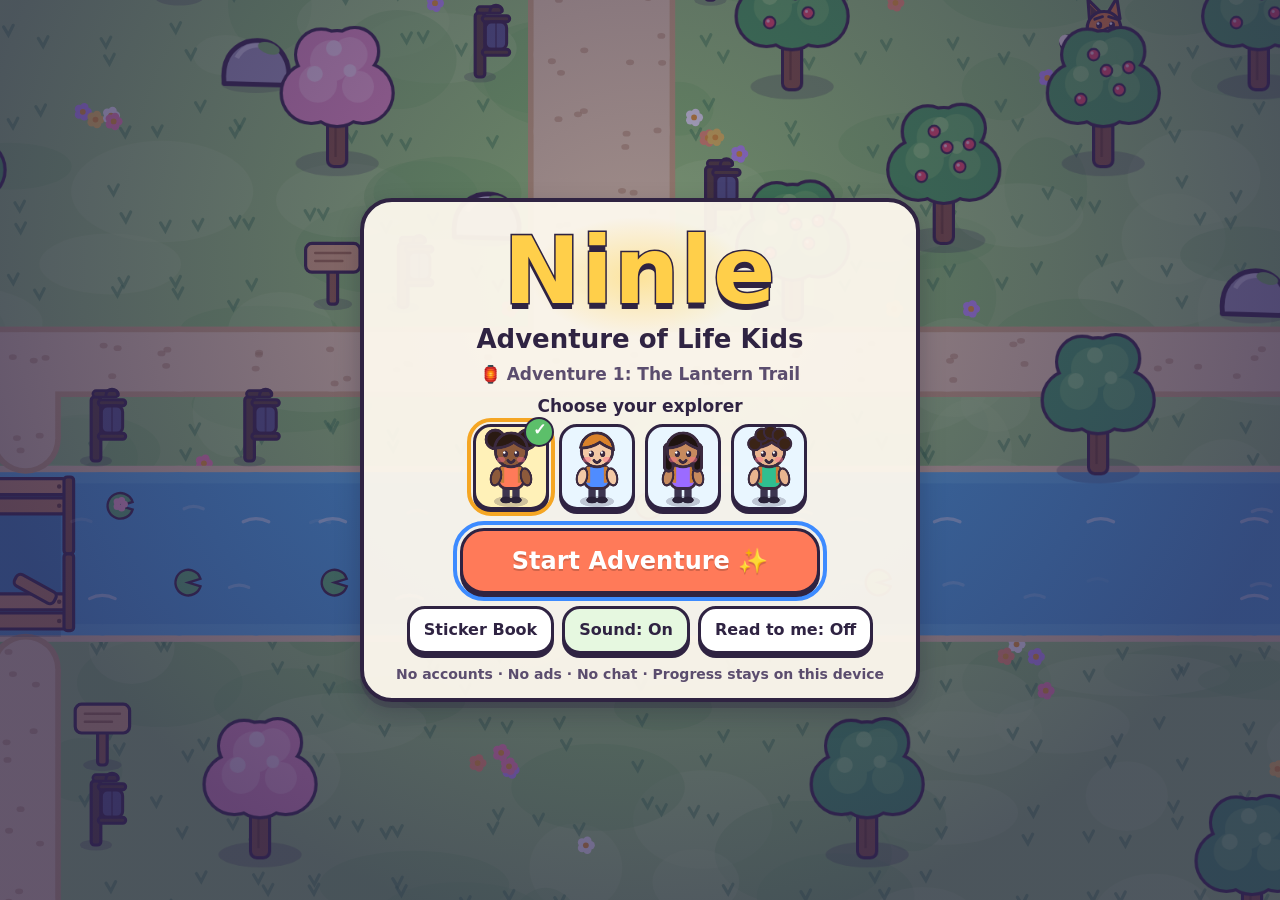
==== ninle/index.html @ 4f5f5c4b "Add Ninle: Adventure of Life Kids to the games page The game lives in ninle/ (no build step, no trac" ====
<!doctype html>
<html lang="en">
<head>
  <meta charset="utf-8">
  <meta name="viewport" content="width=device-width, initial-scale=1, viewport-fit=cover, user-scalable=no">
  <meta name="theme-color" content="#2b2350">
  <meta name="description" content="Ninle: Adventure of Life Kids — a gentle, joyful adventure game for children.">
  <title>Ninle: Adventure of Life Kids</title>
  <link rel="stylesheet" href="css/style.css">
</head>
<body>
  <canvas id="game" aria-label="Adventure world"></canvas>

  <!-- ============ TITLE SCREEN ============ -->
  <section id="screen-title" class="screen active" aria-label="Title screen">
    <div class="title-card">
      <div class="logo">
        <span class="logo-glow" aria-hidden="true"></span>
        <h1>Ninle</h1>
        <p class="subtitle">Adventure of Life Kids</p>
      </div>
      <p class="level-name"><span aria-hidden="true">🏮</span> Adventure 1: The Lantern Trail</p>

      <div class="avatar-pick">
        <p class="pick-label" id="pickLabel">Choose your explorer</p>
        <div id="avatars" class="avatars" role="radiogroup" aria-labelledby="pickLabel"></div>
      </div>

      <button id="btnStart" class="btn btn-big btn-go">Start Adventure <span aria-hidden="true">✨</span></button>

      <div class="title-row">
        <button id="btnBookTitle" class="btn btn-small">Sticker Book</button>
        <button id="btnSoundTitle" class="btn btn-small toggle" aria-pressed="true">Sound: On</button>
        <button id="btnReadTitle" class="btn btn-small toggle" aria-pressed="false">Read to me: Off</button>
      </div>
      <p class="safe-note">No accounts · No ads · No chat · Progress stays on this device</p>
    </div>
  </section>

  <!-- ============ HUD ============ -->
  <div id="hud" class="hidden">
    <div class="hud-left">
      <div class="hud-pill" id="sparkBox" aria-label="Sparks collected">
        <span class="spark-slot" aria-hidden="true"></span>
        <span class="spark-slot" aria-hidden="true"></span>
        <span class="spark-slot" aria-hidden="true"></span>
        <span class="sr-only" id="sparkText">0 of 3 sparks</span>
      </div>
      <div class="hud-pill" id="starBox"><span class="star-ico" aria-hidden="true">★</span> <span id="starCount">0/6</span></div>
    </div>
    <div id="goal" class="goal" role="status" aria-live="polite"></div>
    <div class="hud-right">
      <button id="btnHint" class="icon-btn" aria-label="Ask Ninle for help" title="Help (H)">
        <svg viewBox="0 0 40 40" aria-hidden="true"><circle cx="20" cy="22" r="9" fill="#ffe36b"/><circle cx="20" cy="22" r="14" fill="#ffe36b" opacity=".25"/><ellipse cx="13" cy="12" rx="6" ry="4" fill="#dff3ff" stroke="#3b2a3f" stroke-width="1.5"/><ellipse cx="27" cy="12" rx="6" ry="4" fill="#dff3ff" stroke="#3b2a3f" stroke-width="1.5"/><text x="20" y="27" text-anchor="middle" font-size="13" font-weight="900" fill="#3b2a3f">?</text></svg>
      </button>
      <button id="btnSound" class="icon-btn" aria-label="Sound on" aria-pressed="true" title="Sound (M)">
        <svg viewBox="0 0 40 40" aria-hidden="true"><path d="M8 16h6l8-6v20l-8-6H8z" fill="#3b2a3f"/><g id="soundWaves" stroke="#3b2a3f" stroke-width="3" fill="none" stroke-linecap="round"><path d="M26 15c2 3 2 7 0 10"/><path d="M30 12c4 5 4 11 0 16"/></g><path id="soundOff" d="M26 14l10 12M36 14L26 26" stroke="#d6455b" stroke-width="3.5" stroke-linecap="round"/></svg>
      </button>
      <button id="btnPause" class="icon-btn" aria-label="Pause" title="Pause (P or Esc)">
        <svg viewBox="0 0 40 40" aria-hidden="true"><rect x="11" y="10" width="6" height="20" rx="2" fill="#3b2a3f"/><rect x="23" y="10" width="6" height="20" rx="2" fill="#3b2a3f"/></svg>
      </button>
    </div>
  </div>

  <!-- ============ TOUCH CONTROLS ============ -->
  <div id="controls" class="hidden">
    <div id="stickZone" aria-hidden="true">
      <div id="stickBase"><div id="stickKnob"></div></div>
    </div>
    <div id="runPad" class="run-pad">
      <button id="btnLeft" class="run-btn" aria-label="Run left">◀</button>
      <button id="btnRight" class="run-btn" aria-label="Run right">▶</button>
    </div>
    <button id="btnAction" class="action-btn" aria-label="Talk or look">
      <span class="action-ico" id="actionIco" aria-hidden="true">✋</span>
      <span class="action-label" id="actionLabel">Talk</span>
      <span class="keycap desktop-only" aria-hidden="true">Space</span>
    </button>
  </div>

  <div id="controlsHint" class="controls-hint hidden" role="note">
    <div class="ch-item">
      <span class="ch-pic touch-only" aria-hidden="true"><span class="mini-stick"><span></span></span></span>
      <span class="ch-pic desktop-only keys" aria-hidden="true"><kbd>↑</kbd><kbd>←</kbd><kbd>↓</kbd><kbd>→</kbd></span>
      <span>Move</span>
    </div>
    <div class="ch-item">
      <span class="ch-pic" aria-hidden="true"><span class="mini-hand">✋</span></span>
      <span>Talk</span>
    </div>
    <div class="ch-item">
      <span class="ch-pic" aria-hidden="true"><span class="mini-spark"></span></span>
      <span>Find 3 sparks</span>
    </div>
  </div>

  <!-- ============ DIALOGUE ============ -->
  <div id="dialogue" class="dialogue hidden" role="dialog" aria-live="polite" aria-label="Conversation">
    <div class="dlg-portrait"><canvas id="portrait" width="120" height="120"></canvas></div>
    <div class="dlg-body">
      <div class="dlg-name" id="dlgName"></div>
      <p class="dlg-text" id="dlgText"></p>
      <div class="dlg-choices" id="dlgChoices"></div>
    </div>
    <div class="dlg-actions">
      <button id="dlgSpeak" class="icon-btn small" aria-label="Read this out loud" title="Read out loud">
        <svg viewBox="0 0 40 40" aria-hidden="true"><path d="M8 16h6l8-6v20l-8-6H8z" fill="#3b2a3f"/><path d="M26 15c2 3 2 7 0 10M30 12c4 5 4 11 0 16" stroke="#3b2a3f" stroke-width="3" fill="none" stroke-linecap="round"/></svg>
      </button>
      <button id="dlgNext" class="btn btn-next" aria-label="Next">Next <span aria-hidden="true">▶</span></button>
    </div>
  </div>

  <div id="toasts" aria-live="polite"></div>

  <!-- ============ PAUSE ============ -->
  <div id="pause" class="modal hidden" role="dialog" aria-modal="true" aria-labelledby="pauseTitle">
    <div class="panel">
      <h2 id="pauseTitle">Paused</h2>
      <button class="btn btn-big btn-go" id="btnResume">Keep Playing</button>
      <div class="grid2">
        <button class="btn" id="btnRestart">Start Over</button>
        <button class="btn" id="btnBook">Sticker Book</button>
        <button class="btn toggle" id="btnSoundP" aria-pressed="true">Sound: On</button>
        <button class="btn toggle" id="btnReadP" aria-pressed="false">Read to me: Off</button>
        <button class="btn toggle" id="btnCalm" aria-pressed="false">Calm motion: Off</button>
        <button class="btn" id="btnHome">Title Screen</button>
      </div>
      <button class="btn hidden" id="btnLeaveRun" style="width:100%;margin-top:10px">Leave the tunnel</button>
      <p class="tiny">Keys: Arrows / WASD to move · Space to talk · H for help · P to pause</p>
    </div>
  </div>

  <div id="confirm" class="modal hidden" role="dialog" aria-modal="true" aria-labelledby="confirmTitle">
    <div class="panel">
      <h2 id="confirmTitle">Start the Lantern Trail again?</h2>
      <p>Your stickers stay safe in your Sticker Book.</p>
      <div class="grid2">
        <button class="btn btn-go" id="btnConfirmYes">Yes, start again</button>
        <button class="btn" id="btnConfirmNo">No, keep playing</button>
      </div>
    </div>
  </div>

  <!-- ============ STORY / REFLECTION ============ -->
  <div id="reflection" class="modal hidden" role="dialog" aria-modal="true" aria-labelledby="storyTitle">
    <div class="panel story">
      <div class="story-art" id="storyArt"></div>
      <p class="story-ref" id="storyRef"></p>
      <h2 id="storyTitle"></h2>
      <div class="story-text" id="storyText"></div>
      <div class="story-nav">
        <button class="btn" id="storyBack">◀ Back</button>
        <span class="dots" id="storyDots" aria-hidden="true"></span>
        <button class="icon-btn small" id="storySpeak" aria-label="Read this page out loud">
          <svg viewBox="0 0 40 40" aria-hidden="true"><path d="M8 16h6l8-6v20l-8-6H8z" fill="#3b2a3f"/><path d="M26 15c2 3 2 7 0 10M30 12c4 5 4 11 0 16" stroke="#3b2a3f" stroke-width="3" fill="none" stroke-linecap="round"/></svg>
        </button>
        <button class="btn btn-go" id="storyNext">Next ▶</button>
      </div>
    </div>
  </div>

  <!-- ============ ENDING ============ -->
  <section id="screen-end" class="screen" aria-label="Celebration">
    <div class="end-card">
      <p class="end-kicker">Hooray!</p>
      <h2>You lit the Lantern Trail!</h2>
      <p class="end-sub">The whole valley is glowing — and a new place has appeared: the <strong>Starlight Hills</strong>.</p>
      <div class="rewards" id="rewards"></div>
      <p class="end-secret" id="endSecret"></p>
      <div class="end-buttons">
        <button class="btn btn-big btn-go" id="btnPlayAgain">Play Again</button>
        <button class="btn" id="btnExplore">Keep Exploring</button>
        <button class="btn" id="btnBookEnd">Sticker Book</button>
      </div>
    </div>
  </section>

  <!-- ============ STICKER BOOK ============ -->
  <div id="book" class="modal hidden" role="dialog" aria-modal="true" aria-labelledby="bookTitle">
    <div class="panel book">
      <h2 id="bookTitle">My Sticker Book</h2>
      <div class="sticker-grid" id="stickerGrid"></div>
      <div class="costumes" id="costumes"></div>
      <button class="btn btn-go" id="btnBookClose">Close</button>
    </div>
  </div>

  <div id="fade" aria-hidden="true"></div>

  <script src="js/core/util.js"></script>
  <script src="js/core/save.js"></script>
  <script src="js/core/audio.js"></script>
  <script src="js/core/speech.js"></script>
  <script src="js/core/input.js"></script>
  <script src="js/art/characters.js"></script>
  <script src="js/art/world-art.js"></script>
  <script src="js/art/run-art.js"></script>
  <script src="js/content/characters.js"></script>
  <script src="js/content/stickers.js"></script>
  <script src="js/content/story-art.js"></script>
  <script src="js/levels/lantern-trail.js"></script>
  <script src="js/levels/hollow-run.js"></script>
  <script src="js/engine/world.js"></script>
  <script src="js/engine/story.js"></script>
  <script src="js/engine/platformer.js"></script>
  <script src="js/engine/game.js"></script>
  <script src="js/ui/ui.js"></script>
  <script src="js/main.js"></script>
</body>
</html>
---- ninle/css/style.css ----
/* Ninle: Adventure of Life Kids — styles
   Colours are defined once here so future adventures can re-theme easily. */
:root {
  --ink: #2f2342;
  --ink-soft: #5b4d6e;
  --paper: #fffaf0;
  --paper-2: #fff3dc;
  --sun: #ffcf4a;
  --sun-deep: #f5a623;
  --go: #ff7a59;
  --go-deep: #e45a3a;
  --sky: #4fb8e8;
  --leaf: #5cbf6a;
  --night: #2b2350;
  --shadow: 0 6px 0 rgba(47, 35, 66, .25), 0 10px 24px rgba(20, 10, 40, .25);
  --radius: 22px;
  --font: ui-rounded, "SF Pro Rounded", "Nunito", "Segoe UI Rounded", "Trebuchet MS", "Segoe UI", system-ui, sans-serif;
  --safe-b: env(safe-area-inset-bottom, 0px);
  --safe-t: env(safe-area-inset-top, 0px);
}

* { box-sizing: border-box; }
html, body {
  margin: 0; height: 100%; overflow: hidden;
  background: var(--night);
  color: var(--ink);
  font-family: var(--font);
  -webkit-tap-highlight-color: transparent;
  -webkit-user-select: none; user-select: none;
  touch-action: none;
  overscroll-behavior: none;
}
canvas#game { position: fixed; inset: 0; width: 100%; height: 100%; display: block; }
.hidden { display: none !important; }
.sr-only { position: absolute; width: 1px; height: 1px; overflow: hidden; clip: rect(0 0 0 0); white-space: nowrap; }

/* ---------- buttons ---------- */
.btn {
  font: inherit; font-weight: 800; font-size: 18px;
  color: var(--ink); background: #fff;
  border: 3px solid var(--ink); border-radius: 18px;
  padding: 12px 18px; min-height: 52px; min-width: 52px;
  box-shadow: 0 4px 0 var(--ink);
  cursor: pointer; transition: transform .08s, box-shadow .08s, background .15s;
}
.btn:hover { background: var(--paper-2); }
.btn:active { transform: translateY(3px); box-shadow: 0 1px 0 var(--ink); }
.btn:focus-visible, .icon-btn:focus-visible, .action-btn:focus-visible, .avatar:focus-visible {
  outline: 4px solid #3d8bff; outline-offset: 3px;
}
.btn-big { font-size: 24px; padding: 16px 30px; min-height: 66px; border-radius: 24px; }
.btn-go { background: var(--go); color: #fff; text-shadow: 0 2px 0 rgba(0,0,0,.18); }
.btn-go:hover { background: #ff8c6e; }
.btn-small { font-size: 16px; min-height: 48px; padding: 8px 14px; }
.toggle[aria-pressed="true"] { background: #e6f8e0; }
.icon-btn {
  width: 56px; height: 56px; border-radius: 50%;
  border: 3px solid var(--ink); background: #fff; padding: 6px;
  box-shadow: 0 4px 0 var(--ink); cursor: pointer;
  display: inline-flex; align-items: center; justify-content: center;
}
.icon-btn svg { width: 100%; height: 100%; }
.icon-btn:active { transform: translateY(3px); box-shadow: 0 1px 0 var(--ink); }
.icon-btn.small { width: 48px; height: 48px; }

/* ---------- screens ---------- */
.screen {
  position: fixed; inset: 0; display: none;
  align-items: center; justify-content: center;
  padding: calc(16px + var(--safe-t)) 16px calc(16px + var(--safe-b));
  overflow-y: auto; touch-action: pan-y;
}
.screen.active { display: flex; }

#screen-title { background: radial-gradient(ellipse at 50% 30%, rgba(43,35,80,.05), rgba(43,35,80,.55) 75%); }
.title-card {
  width: min(560px, 100%);
  background: rgba(255, 250, 240, .94);
  border: 4px solid var(--ink); border-radius: 32px;
  padding: 22px 20px 16px; text-align: center;
  box-shadow: var(--shadow);
  margin: auto;
}
.logo { position: relative; padding-top: 4px; }
.logo h1 {
  margin: 0; font-size: clamp(56px, 16vw, 92px); line-height: .95; letter-spacing: 1px;
  color: var(--sun);
  -webkit-text-stroke: 3px var(--ink);
  paint-order: stroke fill;
  text-shadow: 0 6px 0 var(--ink);
  position: relative;
}
.logo-glow {
  position: absolute; left: 50%; top: 50%; width: 220px; height: 120px; transform: translate(-50%, -60%);
  background: radial-gradient(closest-side, rgba(255, 214, 90, .55), transparent);
  pointer-events: none;
}
.subtitle { margin: 8px 0 0; font-size: clamp(20px, 5.4vw, 26px); font-weight: 900; color: var(--ink); }
.level-name { margin: 10px auto 4px; font-weight: 800; color: var(--ink-soft); font-size: 17px; }
.pick-label { margin: 12px 0 8px; font-weight: 800; font-size: 17px; }
.avatars { display: flex; gap: 10px; justify-content: center; flex-wrap: wrap; }
.avatar {
  width: 76px; height: 86px; border-radius: 18px; border: 3px solid var(--ink);
  background: #e9f6ff; cursor: pointer; padding: 0; position: relative;
  box-shadow: 0 4px 0 var(--ink);
}
.avatar canvas { width: 100%; height: 100%; display: block; }
.avatar[aria-checked="true"] { background: #fff1b8; outline: 4px solid var(--sun-deep); outline-offset: 2px; }
.avatar[aria-checked="true"]::after {
  content: "✓"; position: absolute; right: -8px; top: -10px; width: 26px; height: 26px; border-radius: 50%;
  background: var(--leaf); color: #fff; font-weight: 900; border: 2px solid var(--ink); line-height: 22px; font-size: 16px;
}
#btnStart { margin: 18px auto 12px; display: block; width: min(360px, 100%); }
.title-row { display: flex; gap: 8px; justify-content: center; flex-wrap: wrap; }
.safe-note { margin: 12px 0 0; font-size: 14px; color: var(--ink-soft); font-weight: 700; }

/* ---------- HUD ---------- */
#hud {
  position: fixed; left: 0; right: 0; top: 0;
  padding: calc(10px + var(--safe-t)) 12px 0;
  display: grid; grid-template-columns: auto 1fr auto; gap: 8px; align-items: start;
  pointer-events: none;
}
#hud > * { pointer-events: auto; }
.hud-left { display: flex; flex-direction: column; gap: 6px; align-items: flex-start; }
.hud-right { display: flex; gap: 8px; }
.hud-pill {
  display: flex; align-items: center; gap: 6px;
  background: rgba(255, 250, 240, .95); border: 3px solid var(--ink); border-radius: 999px;
  padding: 5px 12px; font-weight: 900; font-size: 18px; box-shadow: 0 3px 0 var(--ink);
}
.spark-slot {
  width: 22px; height: 22px; border-radius: 50%;
  background: #514a66; border: 2px solid var(--ink);
  transition: background .4s, box-shadow .4s;
}
.spark-slot.on { background: radial-gradient(circle at 40% 40%, #fffbe0, #ffd54a 55%, #ff9f1c); box-shadow: 0 0 10px 3px rgba(255, 208, 70, .8); }
.star-ico { color: #ffbf1f; -webkit-text-stroke: 1.5px var(--ink); font-size: 20px; }
.goal {
  justify-self: center; max-width: 520px; text-align: center;
  background: rgba(255, 250, 240, .95); border: 3px solid var(--ink); border-radius: 18px;
  padding: 7px 14px; font-weight: 800; font-size: 17px; box-shadow: 0 3px 0 var(--ink);
  line-height: 1.25;
}
.goal:empty { display: none; }
.goal.pulse { animation: goalPulse .6s ease-out; }
@keyframes goalPulse { 0% { transform: scale(.92); } 60% { transform: scale(1.04); } 100% { transform: scale(1); } }

@media (max-width: 640px) {
  #hud { grid-template-columns: auto auto; }
  .goal { grid-column: 1 / -1; grid-row: 2; font-size: 16px; }
  .hud-right { justify-self: end; }
  .hud-left { flex-direction: row; }
}

/* ---------- controls ---------- */
#controls { position: fixed; inset: 0; pointer-events: none; }
#stickZone {
  position: absolute; left: 0; bottom: 0; width: 55%; height: 62%;
  pointer-events: auto; touch-action: none;
}
#stickBase {
  position: absolute; left: calc(24px + 70px); bottom: calc(28px + var(--safe-b) + 70px);
  width: 140px; height: 140px; margin: 0 0 -70px -70px;
  border-radius: 50%; background: rgba(255, 250, 240, .35);
  border: 4px solid rgba(47, 35, 66, .55);
  transition: opacity .2s;
}
#stickKnob {
  position: absolute; left: 50%; top: 50%; width: 64px; height: 64px; margin: -32px 0 0 -32px;
  border-radius: 50%; background: #fff; border: 4px solid var(--ink);
  box-shadow: 0 4px 0 var(--ink);
}
#stickKnob::after { content: ""; position: absolute; inset: 14px; border-radius: 50%; background: var(--sun); }
body:not(.touch) #stickZone { display: none; }
.action-btn {
  position: absolute; right: 24px; bottom: calc(28px + var(--safe-b));
  width: 112px; height: 112px; border-radius: 50%;
  background: var(--sun); border: 4px solid var(--ink); box-shadow: 0 6px 0 var(--ink);
  pointer-events: auto; cursor: pointer; font: inherit; color: var(--ink);
  display: flex; flex-direction: column; align-items: center; justify-content: center; gap: 0;
  opacity: .55; transition: opacity .2s, transform .1s;
}
.action-btn.ready { opacity: 1; animation: readyGlow 1.8s ease-in-out infinite; }
.action-btn:active { transform: translateY(4px); box-shadow: 0 2px 0 var(--ink); }
@keyframes readyGlow { 0%, 100% { box-shadow: 0 6px 0 var(--ink), 0 0 0 0 rgba(255, 207, 74, .7); } 50% { box-shadow: 0 6px 0 var(--ink), 0 0 0 12px rgba(255, 207, 74, 0); } }
.action-ico { font-size: 38px; line-height: 1; }
.action-label { font-weight: 900; font-size: 18px; }
.keycap { font-size: 11px; font-weight: 800; border: 2px solid var(--ink); border-radius: 6px; padding: 0 5px; background: #fff; margin-top: 2px; }
body.touch .desktop-only { display: none !important; }
body:not(.touch) .touch-only { display: none !important; }
body:not(.touch) .action-btn { width: 96px; height: 96px; }

.controls-hint {
  position: fixed; left: 50%; bottom: calc(160px + var(--safe-b)); transform: translateX(-50%);
  display: flex; gap: 10px; padding: 10px 12px;
  background: rgba(255, 250, 240, .96); border: 3px solid var(--ink); border-radius: 22px;
  box-shadow: var(--shadow); font-weight: 900; font-size: 16px; pointer-events: none;
  transition: opacity .6s;
}
body:not(.touch) .controls-hint { bottom: calc(40px + var(--safe-b)); }
.controls-hint.fade { opacity: 0; }
.ch-item { display: flex; flex-direction: column; align-items: center; gap: 4px; min-width: 76px; }
.ch-pic { height: 44px; display: flex; align-items: center; justify-content: center; }
.keys { display: grid; grid-template-columns: repeat(3, 20px); grid-template-rows: 20px 20px; gap: 2px; }
.keys kbd { font: 900 12px var(--font); border: 2px solid var(--ink); border-radius: 5px; background: #fff; display: flex; align-items: center; justify-content: center; }
.keys kbd:nth-child(1) { grid-column: 2; grid-row: 1; }
.keys kbd:nth-child(2) { grid-column: 1; grid-row: 2; }
.keys kbd:nth-child(3) { grid-column: 2; grid-row: 2; }
.keys kbd:nth-child(4) { grid-column: 3; grid-row: 2; }
.mini-stick { width: 40px; height: 40px; border-radius: 50%; border: 3px solid var(--ink); background: #e8e2f4; display: flex; align-items: center; justify-content: center; }
.mini-stick span { width: 18px; height: 18px; border-radius: 50%; background: var(--sun); border: 2px solid var(--ink); }
.mini-hand { width: 40px; height: 40px; border-radius: 50%; border: 3px solid var(--ink); background: var(--sun); display: flex; align-items: center; justify-content: center; font-size: 20px; }
.mini-spark { width: 26px; height: 26px; border-radius: 50%; background: radial-gradient(circle at 40% 40%, #fffbe0, #ffd54a 55%, #ff9f1c); box-shadow: 0 0 12px 4px rgba(255, 208, 70, .8); }

/* ---------- dialogue ---------- */
.dialogue {
  position: fixed; left: 50%; transform: translateX(-50%);
  bottom: calc(14px + var(--safe-b));
  width: min(760px, calc(100% - 24px));
  display: grid; grid-template-columns: auto 1fr; grid-template-areas: "pic body" "act act";
  gap: 6px 14px;
  background: var(--paper); border: 4px solid var(--ink); border-radius: 26px;
  padding: 14px; box-shadow: var(--shadow);
  animation: dlgIn .25s ease-out;
}
@keyframes dlgIn { from { transform: translate(-50%, 20px); opacity: 0; } to { transform: translate(-50%, 0); opacity: 1; } }
.dlg-portrait { grid-area: pic; width: 96px; height: 96px; border-radius: 20px; border: 3px solid var(--ink); background: #e9f6ff; overflow: hidden; }
.dlg-portrait canvas { width: 100%; height: 100%; display: block; }
.dlg-body { grid-area: body; min-width: 0; }
.dlg-name { font-weight: 900; font-size: 17px; color: var(--go-deep); margin-bottom: 2px; }
.dlg-text { margin: 0; font-size: 22px; line-height: 1.35; font-weight: 700; min-height: 2.7em; }
.dlg-choices { display: flex; flex-direction: column; gap: 8px; margin-top: 8px; }
.dlg-choices:empty { display: none; }
.choice {
  text-align: left; font-size: 19px; background: #fff; display: flex; gap: 10px; align-items: center;
}
.choice .num { flex: none; width: 30px; height: 30px; border-radius: 50%; background: var(--sun); border: 2px solid var(--ink); display: inline-flex; align-items: center; justify-content: center; font-size: 15px; }
.choice:hover, .choice:focus-visible { background: #fff6d6; }
.dlg-actions { grid-area: act; display: flex; justify-content: flex-end; gap: 10px; align-items: center; }
.btn-next { background: var(--sun); min-width: 130px; font-size: 20px; }
.dialogue.choosing .btn-next { display: none; }
@media (max-width: 520px) {
  .dlg-portrait { width: 72px; height: 72px; }
  .dlg-text { font-size: 19px; }
  .choice { font-size: 17px; }
}

/* ---------- toasts ---------- */
#toasts {
  position: fixed; left: 50%; top: calc(110px + var(--safe-t)); transform: translateX(-50%);
  display: flex; flex-direction: column; gap: 8px; align-items: center; pointer-events: none; z-index: 5;
  width: max-content; max-width: calc(100% - 24px);
}
.toast {
  display: flex; align-items: center; gap: 10px;
  background: var(--paper); border: 3px solid var(--ink); border-radius: 18px; padding: 8px 16px;
  font-weight: 900; font-size: 18px; box-shadow: var(--shadow);
  animation: toastIn .35s ease-out, toastOut .4s ease-in 2.6s forwards;
}
.toast img { width: 40px; height: 40px; }
.toast.big { font-size: 22px; background: #fff3c4; }
@keyframes toastIn { from { transform: translateY(-14px) scale(.9); opacity: 0; } to { transform: none; opacity: 1; } }
@keyframes toastOut { to { transform: translateY(-10px); opacity: 0; } }

/* ---------- modals ---------- */
.modal {
  position: fixed; inset: 0; background: rgba(30, 20, 60, .55);
  display: flex; align-items: center; justify-content: center;
  padding: calc(16px + var(--safe-t)) 16px calc(16px + var(--safe-b)); z-index: 10;
  overflow-y: auto; touch-action: pan-y;
}
.panel {
  width: min(520px, 100%); margin: auto;
  background: var(--paper); border: 4px solid var(--ink); border-radius: 28px;
  padding: 22px; text-align: center; box-shadow: var(--shadow);
}
.panel h2 { margin: 0 0 14px; font-size: 30px; }
.panel p { font-size: 18px; font-weight: 700; }
.grid2 { display: grid; grid-template-columns: 1fr 1fr; gap: 10px; margin-top: 14px; }
.panel .btn-big { width: 100%; }
.tiny { font-size: 14px !important; color: var(--ink-soft); margin: 14px 0 0; }

.story { width: min(640px, 100%); }
.story-art { width: 100%; aspect-ratio: 16 / 8; border-radius: 20px; border: 3px solid var(--ink); overflow: hidden; background: #e9f6ff; }
.story-art svg { width: 100%; height: 100%; display: block; }
.story-ref { margin: 12px 0 0 !important; font-size: 15px !important; font-weight: 900 !important; color: var(--go-deep); letter-spacing: .5px; text-transform: uppercase; }
.story h2 { margin: 4px 0 8px; font-size: 27px; }
.story-text p { font-size: 20px; line-height: 1.45; margin: 8px 0; }
.story-text .helped { display: flex; gap: 10px; justify-content: center; flex-wrap: wrap; margin: 10px 0; }
.story-text .helped figure { margin: 0; width: 84px; }
.story-text .helped img { width: 72px; height: 72px; border-radius: 50%; border: 3px solid var(--ink); background: #e9f6ff; }
.story-text .helped figcaption { font-weight: 800; font-size: 14px; }
.prayer { background: #fff3c4; border: 3px dashed var(--sun-deep); border-radius: 18px; padding: 10px 14px; font-style: italic; }
.story-nav { display: flex; align-items: center; justify-content: space-between; gap: 8px; margin-top: 12px; }
.dots { display: flex; gap: 6px; }
.dots i { width: 10px; height: 10px; border-radius: 50%; background: #d8cfe6; display: block; }
.dots i.on { background: var(--go); }

/* ---------- ending ---------- */
#screen-end { background: radial-gradient(ellipse at 50% 40%, rgba(255, 220, 120, .25), rgba(43, 35, 80, .6)); }
.end-card {
  width: min(600px, 100%); margin: auto; text-align: center;
  background: var(--paper); border: 4px solid var(--ink); border-radius: 32px; padding: 22px; box-shadow: var(--shadow);
}
.end-kicker { margin: 0; font-size: 22px; font-weight: 900; color: var(--go-deep); }
.end-card h2 { margin: 4px 0 6px; font-size: clamp(28px, 7vw, 38px); }
.end-sub { font-size: 18px; font-weight: 700; margin: 0 0 12px; }
.rewards { display: flex; flex-wrap: wrap; gap: 12px; justify-content: center; margin: 10px 0; }
.reward { width: 112px; display: flex; flex-direction: column; align-items: center; gap: 4px; font-weight: 800; font-size: 14px; animation: pop .5s ease-out both; }
.reward img, .reward canvas { width: 88px; height: 88px; }
.reward .big-num { width: 88px; height: 88px; border-radius: 50%; border: 4px solid var(--ink); background: #fff3c4; display: flex; align-items: center; justify-content: center; font-size: 26px; font-weight: 900; }
@keyframes pop { from { transform: scale(.4); opacity: 0; } to { transform: scale(1); opacity: 1; } }
.end-secret { font-weight: 800; color: var(--ink-soft); font-size: 17px; }
.end-secret:empty { display: none; }
.end-buttons { display: flex; flex-wrap: wrap; gap: 10px; justify-content: center; margin-top: 8px; }

/* ---------- sticker book ---------- */
.book { width: min(620px, 100%); }
.sticker-grid { display: grid; grid-template-columns: repeat(3, 1fr); gap: 12px; }
.sticker { display: flex; flex-direction: column; align-items: center; gap: 4px; font-weight: 800; font-size: 15px; }
.sticker img { width: 92px; height: 92px; }
.sticker.missing img { filter: grayscale(1) brightness(1.25) opacity(.45); }
.sticker small { font-weight: 700; color: var(--ink-soft); font-size: 13px; line-height: 1.2; }
.costumes { display: flex; gap: 10px; justify-content: center; flex-wrap: wrap; margin: 14px 0; }
.costumes:empty { display: none; }
@media (max-width: 420px) { .sticker-grid { grid-template-columns: repeat(2, 1fr); } }

#fade { position: fixed; inset: 0; background: #fffaf0; opacity: 0; pointer-events: none; transition: opacity .5s; z-index: 20; }
#fade.on { opacity: 1; }

@media (prefers-reduced-motion: reduce) {
  *, *::before, *::after { animation-duration: .01ms !important; animation-iteration-count: 1 !important; transition-duration: .01ms !important; }
}
body.calm *, body.calm *::before, body.calm *::after { animation-duration: .01ms !important; animation-iteration-count: 1 !important; }
.hud-pill.pulse { animation: goalPulse .6s ease-out; }
.toast-star { color: #ffbf1f; -webkit-text-stroke: 1.5px var(--ink); font-size: 24px; }
@media (max-width: 420px) {
  .title-card { padding: 18px 12px 14px; }
  .avatars { gap: 8px; flex-wrap: nowrap; }
  .avatar { width: 64px; height: 74px; }
  #btnStart { margin-top: 14px; }
}
@media (max-width: 420px) {
  #hud { padding-left: 8px; padding-right: 8px; gap: 6px; }
  .hud-left { gap: 5px; }
  .hud-pill { font-size: 15px; padding: 4px 9px; gap: 4px; }
  .spark-slot { width: 17px; height: 17px; }
  .hud-right { gap: 5px; }
  .hud-right .icon-btn { width: 46px; height: 46px; padding: 5px; }
  .action-btn { width: 100px; height: 100px; right: 16px; }
  #stickBase { left: calc(16px + 70px); }
}
.story-nav .btn { white-space: nowrap; }
@media (max-width: 420px) {
  .panel { padding: 16px 14px; }
  .story-nav { gap: 6px; }
  .story-nav .btn { padding: 10px 12px; font-size: 17px; }
  .dots { gap: 4px; }
  .dots i { width: 8px; height: 8px; }
  .story-text p { font-size: 18px; }
}

/* ---------- side-scrolling run controls ---------- */
.run-pad { position: absolute; left: 16px; bottom: calc(28px + var(--safe-b)); display: none; gap: 14px; pointer-events: auto; }
body.touch.mode-run .run-pad { display: flex; }
body.mode-run #stickZone { display: none; }
.run-btn {
  width: 84px; height: 84px; border-radius: 50%; border: 4px solid var(--ink); background: #fff;
  box-shadow: 0 5px 0 var(--ink); font-size: 34px; color: var(--ink); cursor: pointer; touch-action: none;
  display: flex; align-items: center; justify-content: center; padding: 0;
}
.run-btn.down { transform: translateY(4px); box-shadow: 0 1px 0 var(--ink); background: var(--paper-2); }
body.mode-run .action-btn { opacity: 1; }
@media (max-width: 420px) { .run-btn { width: 76px; height: 76px; } .run-pad { gap: 10px; left: 12px; } }

@media (max-height: 460px) {
  #hud { padding-top: calc(6px + var(--safe-t)); }
  .hud-pill { font-size: 14px; padding: 3px 9px; }
  .spark-slot { width: 15px; height: 15px; }
  .hud-right .icon-btn { width: 44px; height: 44px; padding: 5px; }
  .goal { font-size: 14px; padding: 4px 10px; }
  #toasts { top: calc(56px + var(--safe-t)); }
  .toast { font-size: 14px; padding: 5px 12px; }
  .toast.big { font-size: 15px; }
  .toast img { width: 28px; height: 28px; }
  .action-btn, body:not(.touch) .action-btn { width: 84px; height: 84px; bottom: calc(14px + var(--safe-b)); }
  .action-ico { font-size: 28px; }
  .run-btn { width: 70px; height: 70px; }
  .run-pad { bottom: calc(14px + var(--safe-b)); }
  .dialogue { padding: 8px 12px; gap: 4px 10px; }
  .dlg-portrait { width: 60px; height: 60px; }
  .dlg-text { font-size: 17px; min-height: 0; }
}
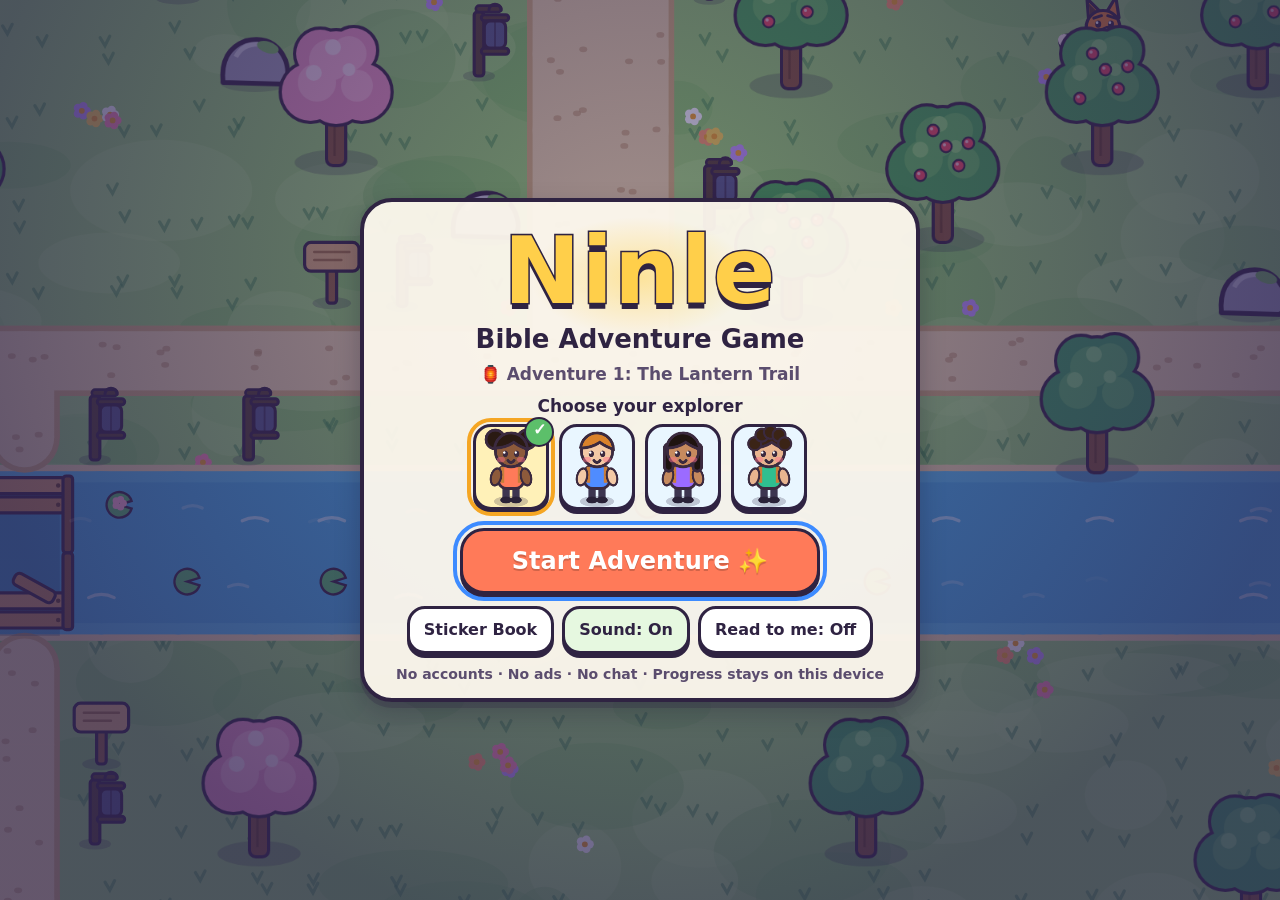
==== commit d43680db: "Rename the game to Ninle Bible Adventure Game Co-Authored-By: Claude Opus 5.5 <noreply@anthropic.com" ====
--- a/ninle/index.html
+++ b/ninle/index.html
@@ -4,8 +4,8 @@
   <meta charset="utf-8">
   <meta name="viewport" content="width=device-width, initial-scale=1, viewport-fit=cover, user-scalable=no">
   <meta name="theme-color" content="#2b2350">
-  <meta name="description" content="Ninle: Adventure of Life Kids — a gentle, joyful adventure game for children.">
-  <title>Ninle: Adventure of Life Kids</title>
+  <meta name="description" content="Ninle Bible Adventure Game — a gentle, joyful adventure game for children.">
+  <title>Ninle Bible Adventure Game</title>
   <link rel="stylesheet" href="css/style.css">
 </head>
 <body>
@@ -17,7 +17,7 @@
       <div class="logo">
         <span class="logo-glow" aria-hidden="true"></span>
         <h1>Ninle</h1>
-        <p class="subtitle">Adventure of Life Kids</p>
+        <p class="subtitle">Bible Adventure Game</p>
       </div>
       <p class="level-name"><span aria-hidden="true">🏮</span> Adventure 1: The Lantern Trail</p>
 
--- a/ninle/css/style.css
+++ b/ninle/css/style.css
@@ -1,4 +1,4 @@
-/* Ninle: Adventure of Life Kids — styles
+/* Ninle Bible Adventure Game — styles
    Colours are defined once here so future adventures can re-theme easily. */
 :root {
   --ink: #2f2342;
